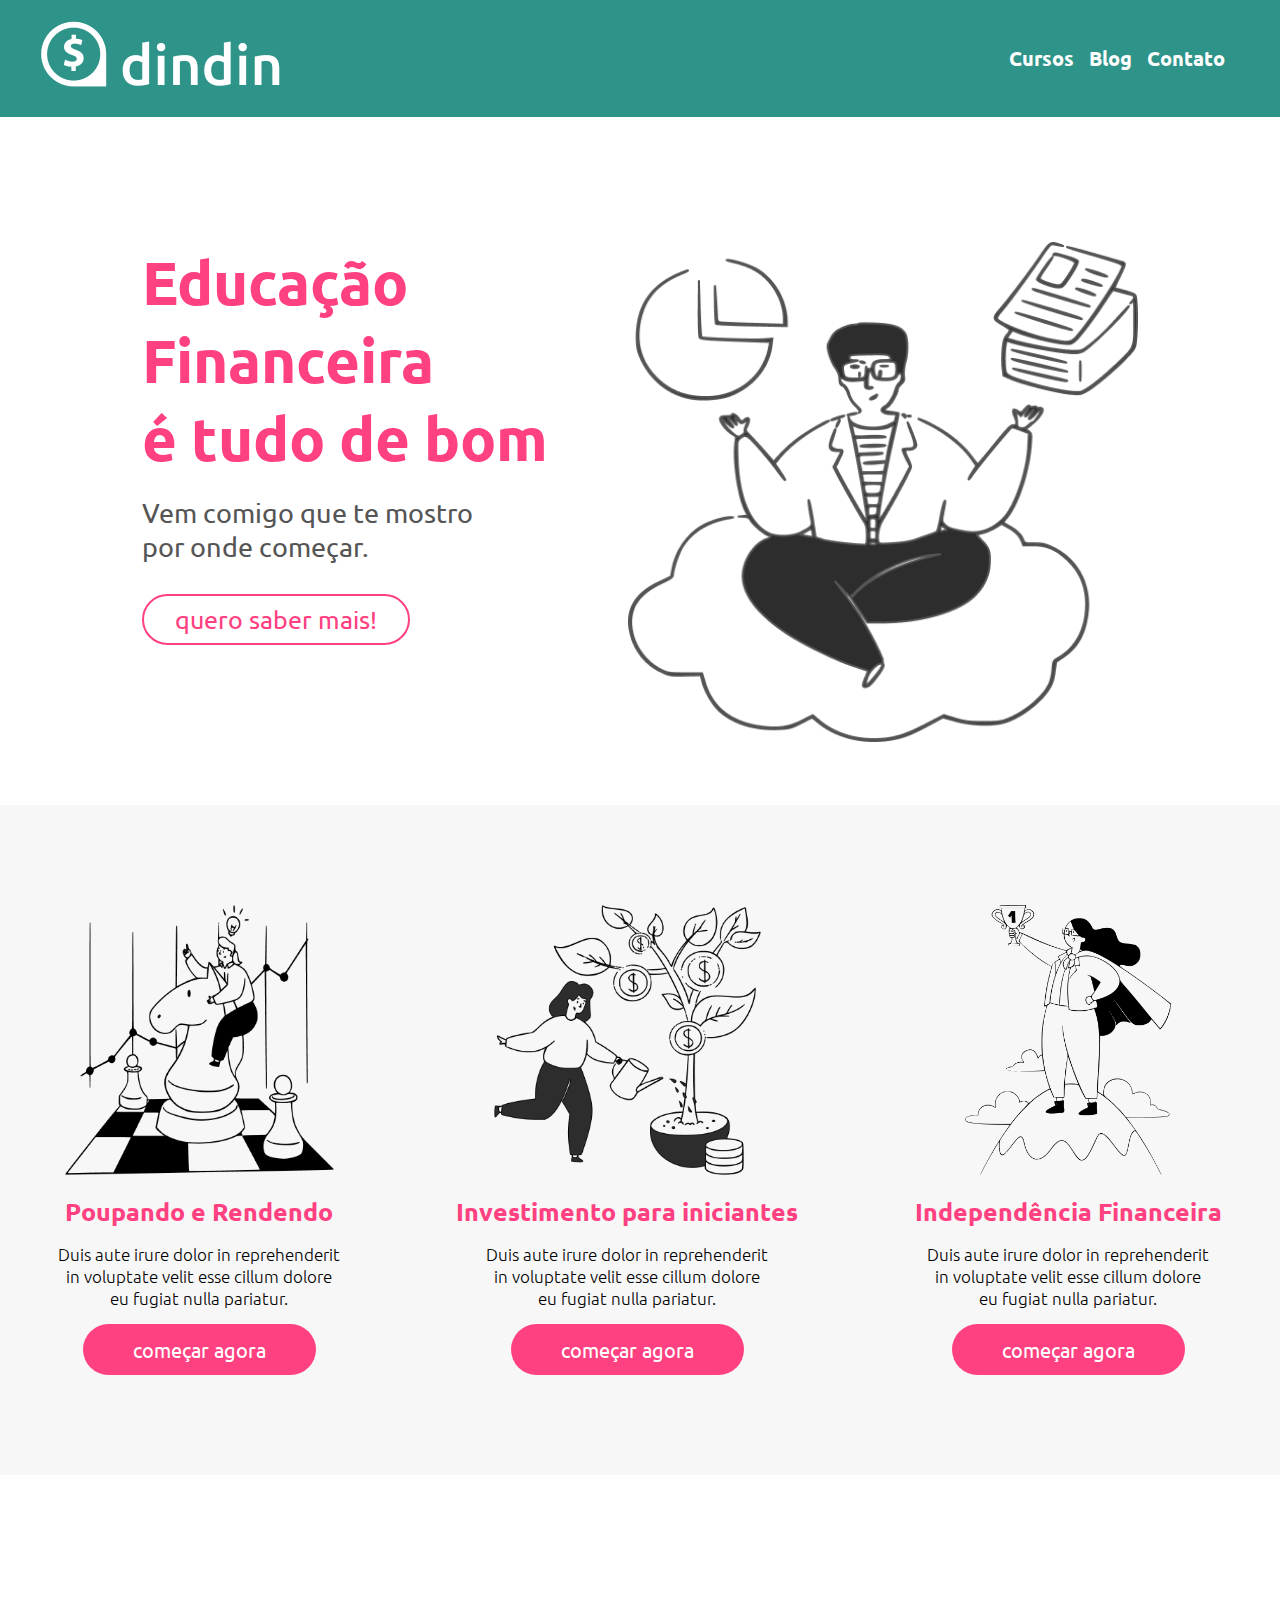
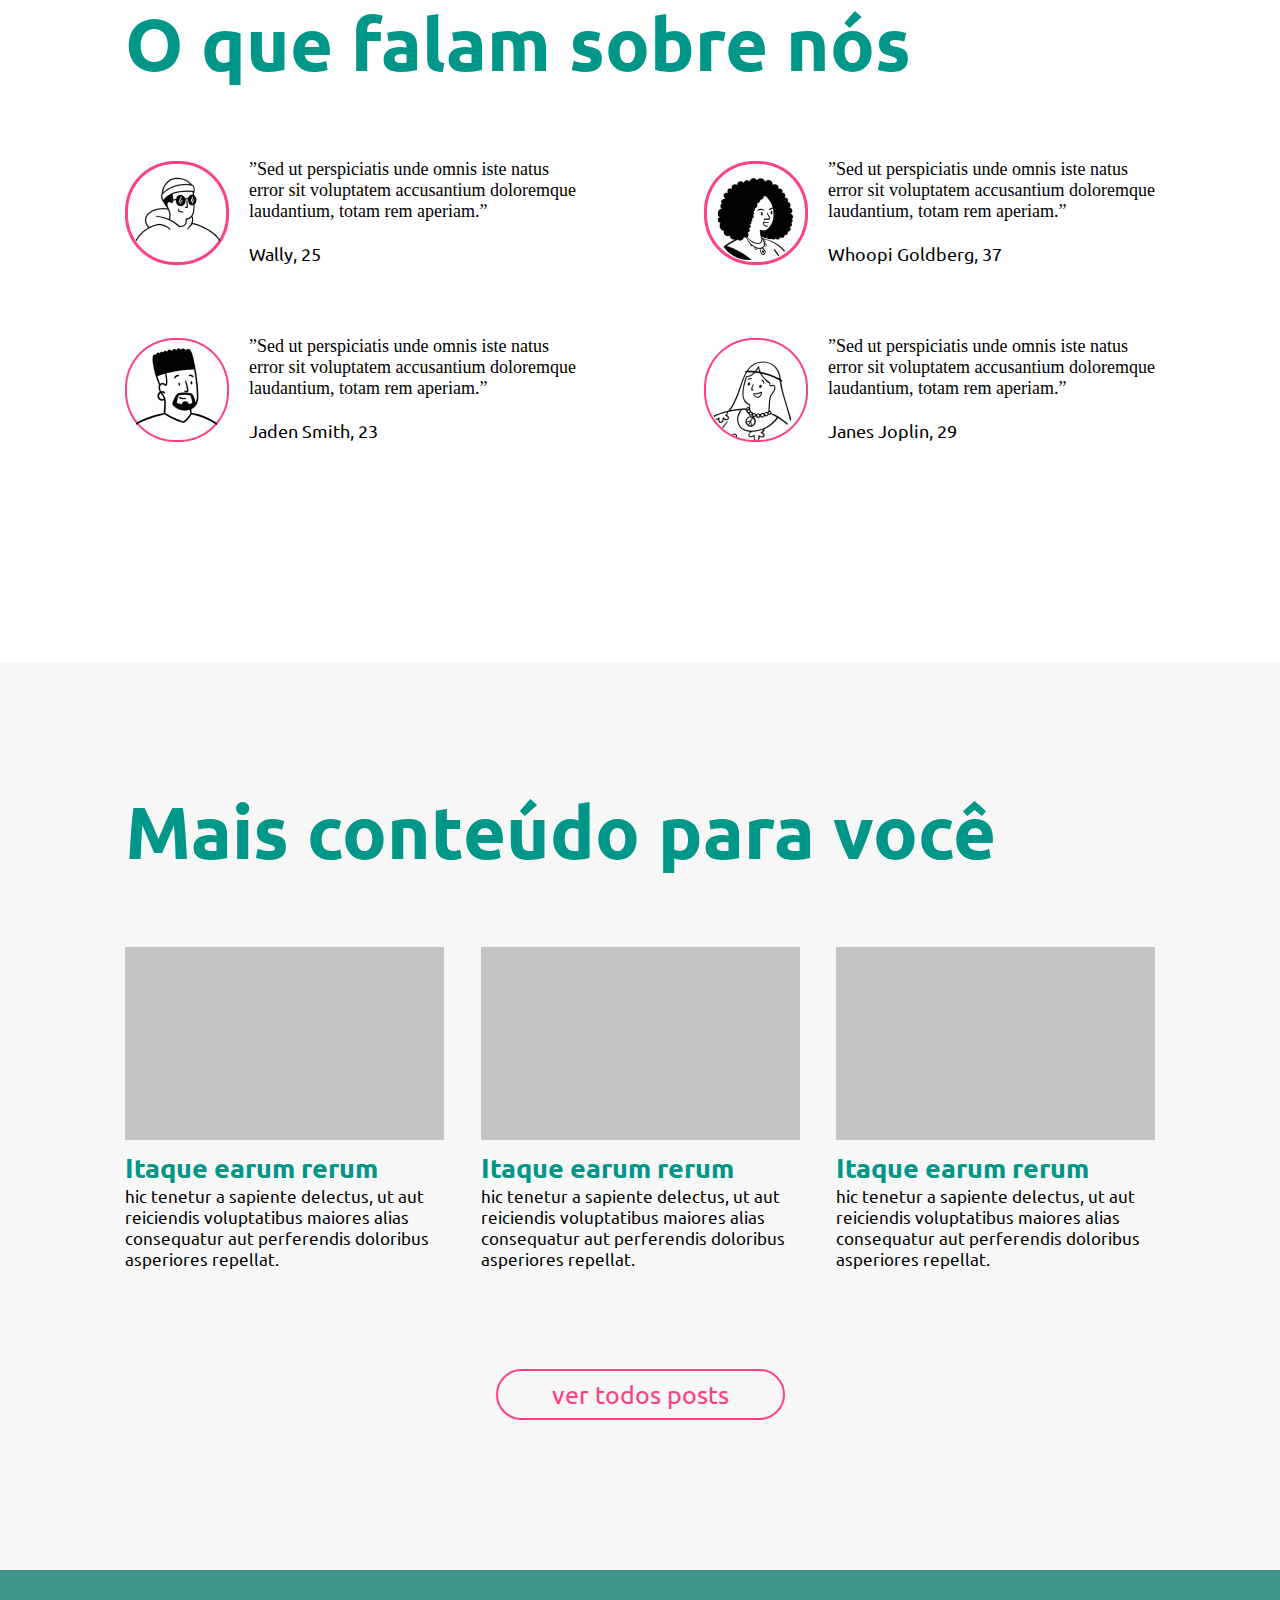
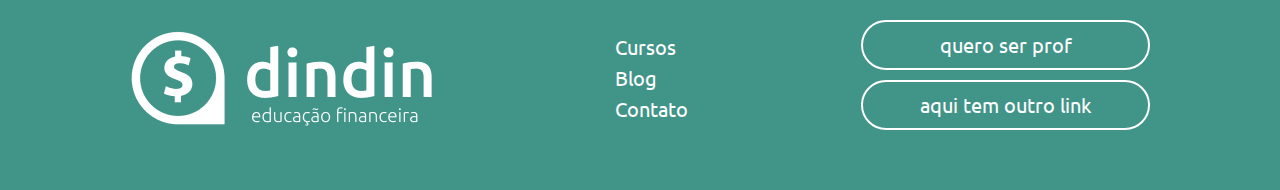
==== index.html @ 11ce9a21 "criação da página inicial" ====
<!DOCTYPE html>
<html lang="pt-br">
    <head>
        <meta charset="UTF-8">
        <meta http-equiv="X-UA-Compatible" content="IE=edge">
        <meta name="viewport" content="width=device-width, initial-scale=1.0">
        <meta name="author" content="Pedro Rackoff">
        <meta name="description" content="Página Inicial Dindin">
        <link rel="stylesheet" href="./assets/css/base.css">
        <link rel="stylesheet" href="./assets/css/index.css">
        <link rel="preconnect" href="https://fonts.googleapis.com">
        <link rel="preconnect" href="https://fonts.gstatic.com" crossorigin>
        <link href="https://fonts.googleapis.com/css2?family=Montserrat:ital,wght@0,100;0,200;0,300;0,400;0,500;0,600;0,700;0,800;0,900;1,100;1,200;1,300;1,400;1,500;1,600;1,700;1,800;1,900&family=Ubuntu:wght@400;500;700&display=swap" rel="stylesheet">
        <link href="https://fonts.googleapis.com/css2?family=Ubuntu:ital,wght@0,300;0,400;0,500;0,700;1,300;1,400;1,500;1,700&display=swap" rel="stylesheet">
        <title>Dindin - Educação Financeira</title>
    </head>
    <body>
        <header class="header flex">
            <a href="index.html">
                <img src="./assets/images/logo-header.png" width="244px">
            </a>
            <ul class="nav flex">
                <li><a href="cursos.html">Cursos</a></li>
                <li><a href="blog.html">Blog</a></li>
                <li><a href="contato.html">Contato</a></li>
            </ul>
        </header>
        <main>
            <section class="banner flex">
                <div>
                    <h1>Educação<br>Financeira<br>é tudo de bom</h1>
                    <p>Vem comigo que te mostro<br> por onde começar.</p>
                    <button>
                        <a href="html/aula_investimentos.html">quero saber mais!</a>
                    </button>
                </div>
                <div>
                    <a href="index.html">
                        <img src="./assets/images/ilustra-banner.png" alt="banner" width="501px" >
                    </a>
                </div>
            </section>

            <section class="money flex">
                <div>
                    <article class="money-card flex">
                        <img src="./assets/images/ilustra-poupando.png" alt="poupando" width="288px">
                        <h2>Poupando e Rendendo</h2>
                        <p>Duis aute irure dolor in reprehenderit<br> in voluptate velit esse cillum dolore<br> eu fugiat nulla pariatur.</p>
                        <button>
                            <a href="html/aula_investimentos.html">começar agora</a>
                        </button>
                    </article>   
                </div>
                <div>
                    <article class="money-card flex">
                        <img src="./assets/images/ilustra-investimento.png" alt="investimento" width="288px">
                        <h2>Investimento para iniciantes</h2>
                        <p>Duis aute irure dolor in reprehenderit<br> in voluptate velit esse cillum dolore<br> eu fugiat nulla pariatur.</p>
                        <button>
                            <a href="html/aula_investimentos.html">começar agora</a>
                        </button>
                    </article>
                </div>
                <div>
                    <article class="money-card flex">
                        <img src="./assets/images/ilustra-independencia.png" alt="independencia-financeira" width="288px">
                        <h2>Independência Financeira</h2>
                        <p>Duis aute irure dolor in reprehenderit<br> in voluptate velit esse cillum dolore<br> eu fugiat nulla pariatur.</p>
                        <button>
                            <a href="html/aula_investimentos.html">começar agora</a>
                        </button>  
                    </article>
                </div>
            </section>

            <section class="about flex">
                <div class="section-title">
                    <h1>O que falam sobre nós</h1>
                </div>
                <div class="testimonies flex">
                    <div>
                        <div class="testimony flex">
                            <img src="./assets/images/icon-wally.png">
                            <p> ”Sed ut perspiciatis unde omnis iste natus<br> error sit voluptatem accusantium doloremque<br> laudantium, totam rem aperiam.” <br><br> <b>Wally, 25</b></p>
                        </div>
                        <div class="testimony flex">
                            <img src="./assets/images/icon-jaden.png">
                            <p> ”Sed ut perspiciatis unde omnis iste natus<br> error sit voluptatem accusantium doloremque<br> laudantium, totam rem aperiam.” <br><br> <b>Jaden Smith, 23</b></p>
                        </div>
                    </div>
                    <div>
                        <div class="testimony flex">
                            <img src="./assets/images/icon-whoopi.png">
                            <p> ”Sed ut perspiciatis unde omnis iste natus<br> error sit voluptatem accusantium doloremque<br> laudantium, totam rem aperiam.” <br><br> <b>Whoopi Goldberg, 37</b></p>
                        </div>
                        <div class="testimony flex">
                            <img src="./assets/images/icon-jane.png">
                            <p> ”Sed ut perspiciatis unde omnis iste natus<br> error sit voluptatem accusantium doloremque<br> laudantium, totam rem aperiam.” <br><br> <b>Janes Joplin, 29</b></p>
                        </div>
                    </div> 
                </div>
            </section>
            <section class="blog flex">
                <div class="section-title">
                    <h1>Mais conteúdo para você</h1>
                </div>
                <div class="articles flex">
                    <div>
                        <div class="blank-rectangle"></div>
                        <h2>Itaque earum rerum</h2>
                        <p>hic tenetur a sapiente delectus, ut aut<br> reiciendis voluptatibus maiores alias<br> consequatur aut perferendis doloribus<br> asperiores repellat.</p>
                    </div>
                    <div>
                        <div class="blank-rectangle"></div>
                        <h2>Itaque earum rerum</h2>
                        <p>hic tenetur a sapiente delectus, ut aut<br> reiciendis voluptatibus maiores alias<br> consequatur aut perferendis doloribus<br> asperiores repellat.</p>
                    </div>
                    <div>
                        <div class="blank-rectangle"></div>
                        <h2>Itaque earum rerum</h2>
                        <p>hic tenetur a sapiente delectus, ut aut<br> reiciendis voluptatibus maiores alias<br> consequatur aut perferendis doloribus<br> asperiores repellat.</p>
                    </div>  
                </div>
                <div class="see-all">
                    <button><a href="blog.html">ver todos posts</a></button>
                </div>
            </section>
        </main>
    </body>
    <footer class="footer flex">
        <div>
            <a href="index.html"><img id="logo-footer" src="./assets/images/logo-footer.png"></a>
        </div>
        <div>
            <ul class="nav-footer">
                <li><a href="html/cursos.html">Cursos</a></li>
                <li><a href="html/blog.html">Blog</a></li>
                <li><a href="html/contato.html">Contato</a></li>
            </ul>
        </div>
        <div>
            <ul class="buttons-footer">
                <li>
                    <button>
                        <a href="html/contato.html">quero ser prof</a>
                    </button>
                </li>
                <li>
                    <button>
                        <a href="html/blog_publi1.html">aqui tem outro link</a>
                    </button>
                </li>
            </ul>
        </div>
    </footer>
</html>
---- assets/css/base.css ----
* {
    margin: 0;
    padding: 0;
    box-sizing: border-box;
    list-style: none;
    font-family: 'Ubuntu', sans-serif;
    overflow-x: hidden;
    scroll-behavior: smooth;
}

.flex {
    display: flex;
}

a{
    text-decoration: none; 
}

a:visited{
    text-decoration: none; 
}

.container{
    width: 90%;
    max-width: 1200px;
    margin: 0 auto;
}

header {
    width: 100vw;
    height: 117px;
    background-color: #2E948A;
    box-shadow: 0px 3px 7px rgba(0, 0, 0, 0.25);
}

header .nav-container {
    display: flex;
    justify-content: space-between;
    align-items: center;
    height: 100%;
    width: 100%;
    max-width: 1255px;
    margin: 0 auto;
}

header .nav-container nav a {
    text-transform: uppercase;
    color: #FDFDFD;
    font-size: 20px;
    font-weight: 700;
    margin: 15px;
    text-decoration: none;
}

header .nav-container nav a:hover {
    transition: all 0.3s ease;
    color: #c4c4c4
}

.conteudo1 {
    display: flex;
    justify-content: space-between;
    align-items: center;
    max-width: 1028px;
    margin: 125px auto 66px auto;
}

.conteudo1 h1 {
    color: #2E948A;
    font-weight: 700;
    font-size: 47px;
    line-height: 54px;
    Width: 512px
}

.conteudo1 p {
    font-weight: 300;
    font-size: 20px;
    line-height: 22.98px;
    Width: 461px
}

.texto {
    display: flex;
    flex-direction: column;
    gap: 40px;
}

main {
    background-color: #e5e5e5;
}

.pai {
    display: flex;
    justify-content: center;
    gap: 122px;
    margin-bottom: 170px;
}

.titulo {
    color: #FF4081;
    font-weight: 500;
    font-size: 30px;
    line-height: 34.47px;
    Width: 455px
}

.descricao {
    color: #000;
    font-weight: 300;
    font-size: 17px;
    line-height: 19.53px;
    Width: 516px
}

.coluna1 {
    display: flex;
    flex-direction: column;
    gap: 19px;
}

.coluna2 {
    display: flex;
    flex-direction: column;
    gap: 19px;
}

.pai img {
    margin-top: 100px;
}

footer {
    width: 100vw;
    background-color: #419488;
}

footer .container{
    margin: 30px auto;
    max-width: 1255px;
    display: flex;
    justify-content: space-between;
    align-items: center;
}

footer .container .footer-links{
    display: flex;
    flex-direction: column;
}

footer .container .footer-links a{
    font-size: 20px;
    padding: 5px;
    font-family: 'Ubuntu';
    color: #fff;
    text-decoration: none;
}



footer .container .footer-btn{
    display: flex;
    flex-direction: column;
}



footer .container .footer-btn button{
background-color: #419488;
color: #fff;
border: 2px solid #fff;
border-radius: 62px;
padding: 14px;
margin: 13px;
width: 289px;
font-size: 20px;
cursor: pointer;
}

@media (max-width:850px){
footer .container img{
width: 200px;
}
footer .container .footer-btn button{
font-size: 14px;
width: 180px;
}
}

@media only screen and (max-width: 768px) {

header .nav-container {
    text-align: center;
}

.conteudo1 h1 {
    font-size: 100%;
    width: 200%;
    margin-left: 30px;
}

.conteudo1 p {
    text-align: left;
    width: 70%;
    margin-left: 30px;
}

.pai {
    margin-left: 20px;
    margin-right: 20px;
    gap: 10px;
}

.conteudo2 p {
    text-align: center;
    width: 100%;
}

.conteudo2-2 p {
    text-align: center;
    width: 100%;
}

footer .footer-links {
    text-align: center;
    width: 100%;
}

footer .footer-btn {
    width: 110vh;
    align-items: center;
}
}

@media (max-width:680px){
header{
    height: 150px;
}
header .nav-container{
    flex-direction: column;
    justify-content: space-evenly;
}
header .nav-container nav a{
    font-size: 14px;
}
}

@media (max-width:580px){
footer .container{
flex-direction: column;
}
footer .container .footer-links{
justify-content: center;
flex-direction: row;
margin: 15px auto;
}
footer .container .footer-btn button{
margin: 4px;
width: 260px;
}
}

@media only screen and (max-width: 480px) {

header .nav-container {
    text-align: center;
}

.conteudo1 h1 {
    margin-right: 300px;
    font-size: 100%;
}

.conteudo1 p {
    text-align: center;
    width: 70%;
    margin-left: 40px;
}
}
---- assets/css/index.css ----
.header {
  justify-content: space-between;
  align-items: center;
  padding: 0 40px;
  width: 100%;
}

.nav li a {
  font-family: 'Ubuntu';
  color: #FDFDFD;
  font-weight: 700;
  font-size: 20px;
  margin-right: 15px;
}

.banner {
  justify-content: center;
  background-color: #fff;
  padding: 125px 0 60px;
}

.banner h1 {
  font-family: 'Ubuntu';
  font-weight: 700;
  font-size: 60px;
  color: #FF4081;
}

.banner p {
  font-family: 'Ubuntu';
  margin: 20px 0 30px;
  font-weight: 400;
  font-size: 27px;
  color: #555555;  
}

.banner button {
  border: 2px solid #FF4081;
  height: 51px;
  width: 268px;
  border-radius: 62px;
  background-color: #fff;
}

.banner button a {
  font-family: 'Ubuntu';
  font-weight: 400;
  font-size: 25px;
  color: #FF4081;
}

.banner img {
  margin-left: 80px;
  height: 500px;
  width: 510px;
}

.money {
  justify-content: space-around;
  padding: 100px 0;
  background-color: #F7F7F7;
}

.money-card {
  align-items: center;
  flex-direction: column;
}

.money-card img {
  height: 270px;
  width: auto;
  margin-bottom: 20px;
}

.money-card h2 {
  font-family: 'Ubuntu';
  font-weight: 700;
  font-size: 25px;
  text-align: center;
  color: #FF4081;
  margin-bottom: 15px;
}

.money-card p {
  font-family: 'Ubuntu';
  font-style: normal;
  font-weight: 300;
  font-size: 17px;
  text-align: center;
  color: #000000;
  margin-bottom: 15px;
}

.money-card button {
  width: 233px;
  height: 51px;
  background: #FF4081;
  border-radius: 62px;
  border: 0;
}

.money-card button a {
  font-family: 'Ubuntu';
  font-weight: 400;
  font-size: 20px;
  text-align: center;
  color: #FFFFFF;
}

.section-title {
  color: #009688;
  font-family: 'Nunito';
  font-weight: 700;
  font-size: 37px;
  margin-bottom: 70px;
}

.about {
  flex-direction: column;
  padding: 120px 125px 150px;
  background-color: #fff;
}

.about .testimonies {
  justify-content: space-between;
}

.about .testimonies .testimony {
  align-items: center;
  margin-bottom: 70px;
}

.about .testimonies .testimony img {
  margin-right: 20px;
}

.about .testimonies .testimony p {
  font-family: 'Nunito';
  font-weight: 300;
  font-size: 18px;
  color: #000000;
}

.blog {
  padding: 120px 125px 150px;
  background-color: #F7F7F7;
  flex-direction: column;
}

.blog .articles {
  justify-content: space-between;
  margin-bottom: 100px;
}

.blog .articles h2 {
  font-family: 'Ubuntu';
  font-weight: 700;
  font-size: 27px;
  color: #009688;
}

.blog .articles p {
  font-family: 'Ubuntu';
  font-weight: 400;
  font-size: 17px;
  color: #000000;
}

.blank-rectangle {
  width: 319px;
  height: 193px;
  background: #C4C4C4;
  margin-bottom: 10px;
}

.blog .see-all {
  align-self: center;
}

.blog .see-all button {
  width: 289px;
  height: 51px;
  border: 2px solid #FF4081;
  border-radius: 62px;
  background-color: #F7F7F7;
}

.blog .see-all button a {
  font-family: 'Ubuntu';
  font-weight: 400;
  font-size: 25px;
  color: #FF4081;
}

.footer {
  padding: 50px 130px;
  align-items: center;
  justify-content: space-between;
}

.footer .nav-footer li {
  margin-bottom: 5px;
}

.footer .nav-footer a {
  font-family: 'Ubuntu';
  font-weight: 400;
  font-size: 20px;
  color: #FFFFFF;
}

.footer .buttons-footer button {
  border: 2px solid #FFFFFF;
  border-radius: 62px;
  background-color: #419488;
  width: 289px;
  height: 50px;
  margin-bottom: 10px;
}

.footer .buttons-footer button a {
  font-family: 'Ubuntu';
  font-weight: 400;
  font-size: 20px;
  text-align: center;
  color: #FFFFFF;
}
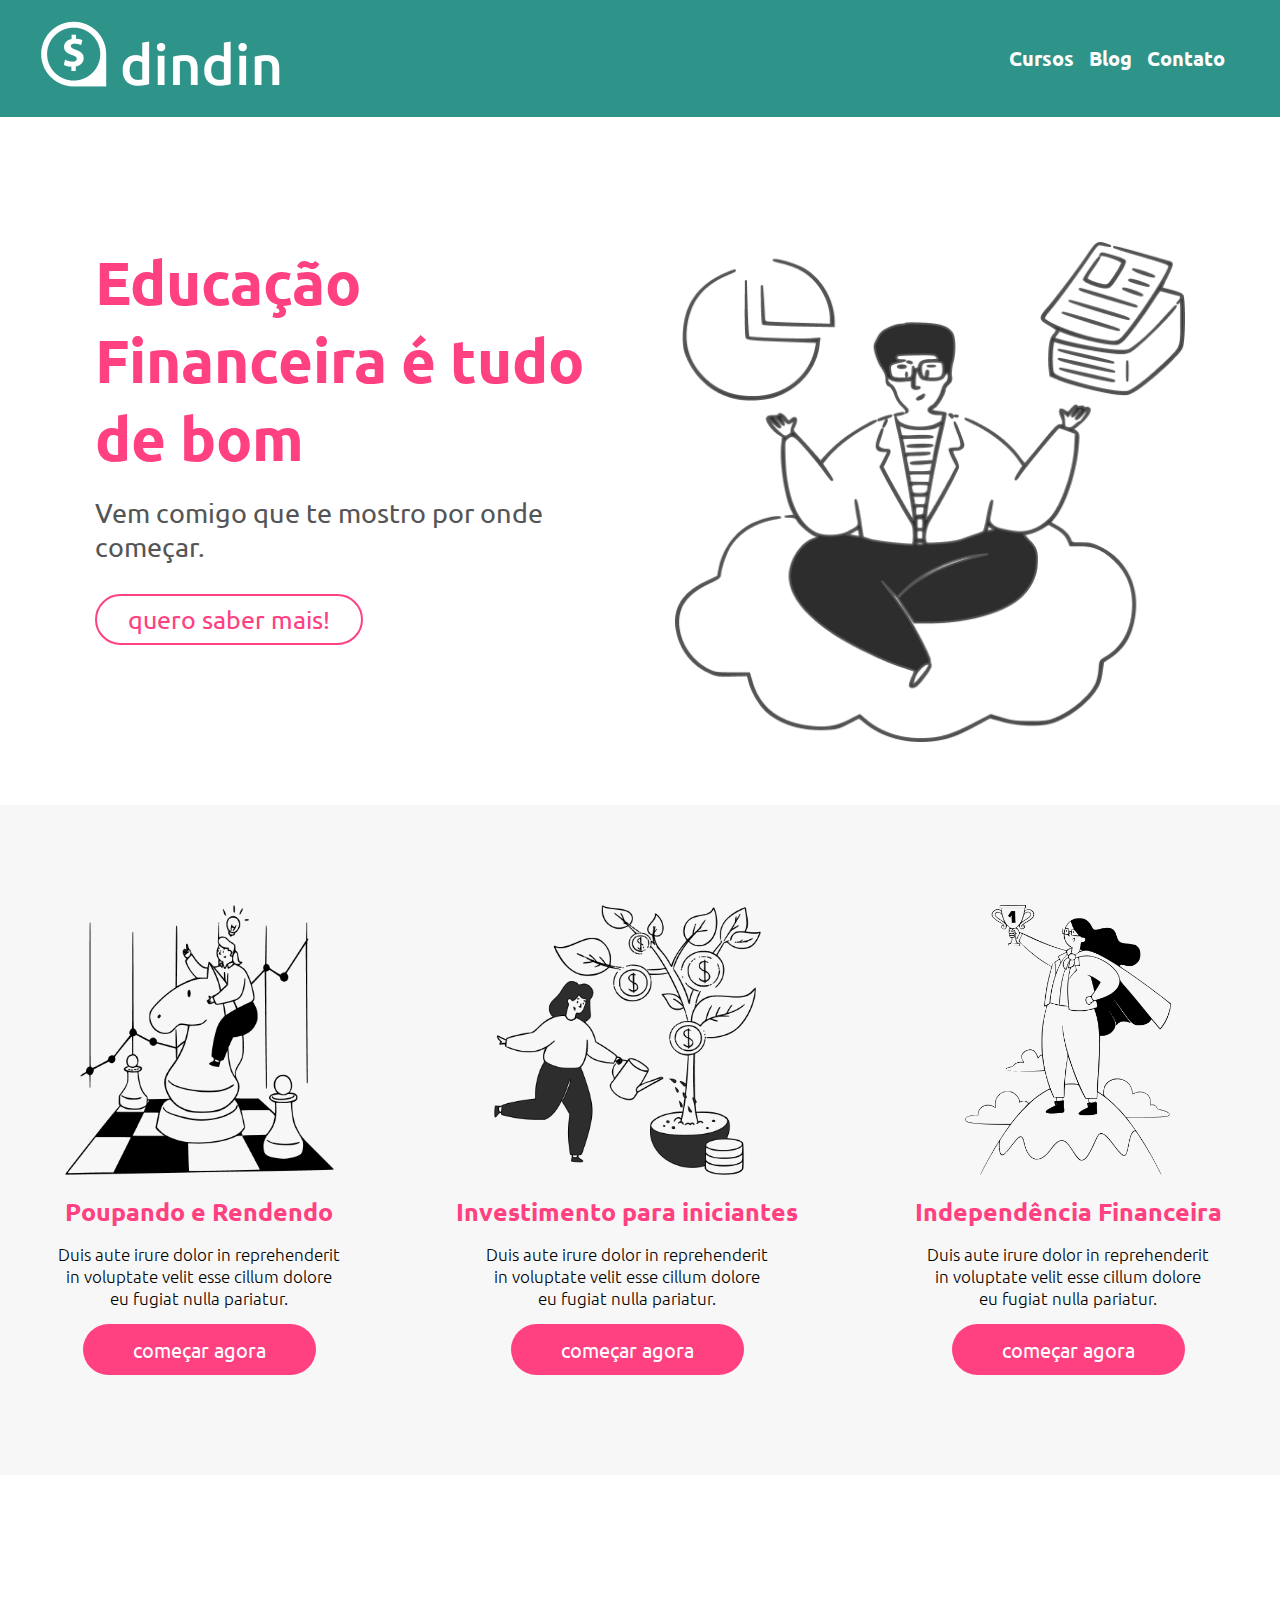
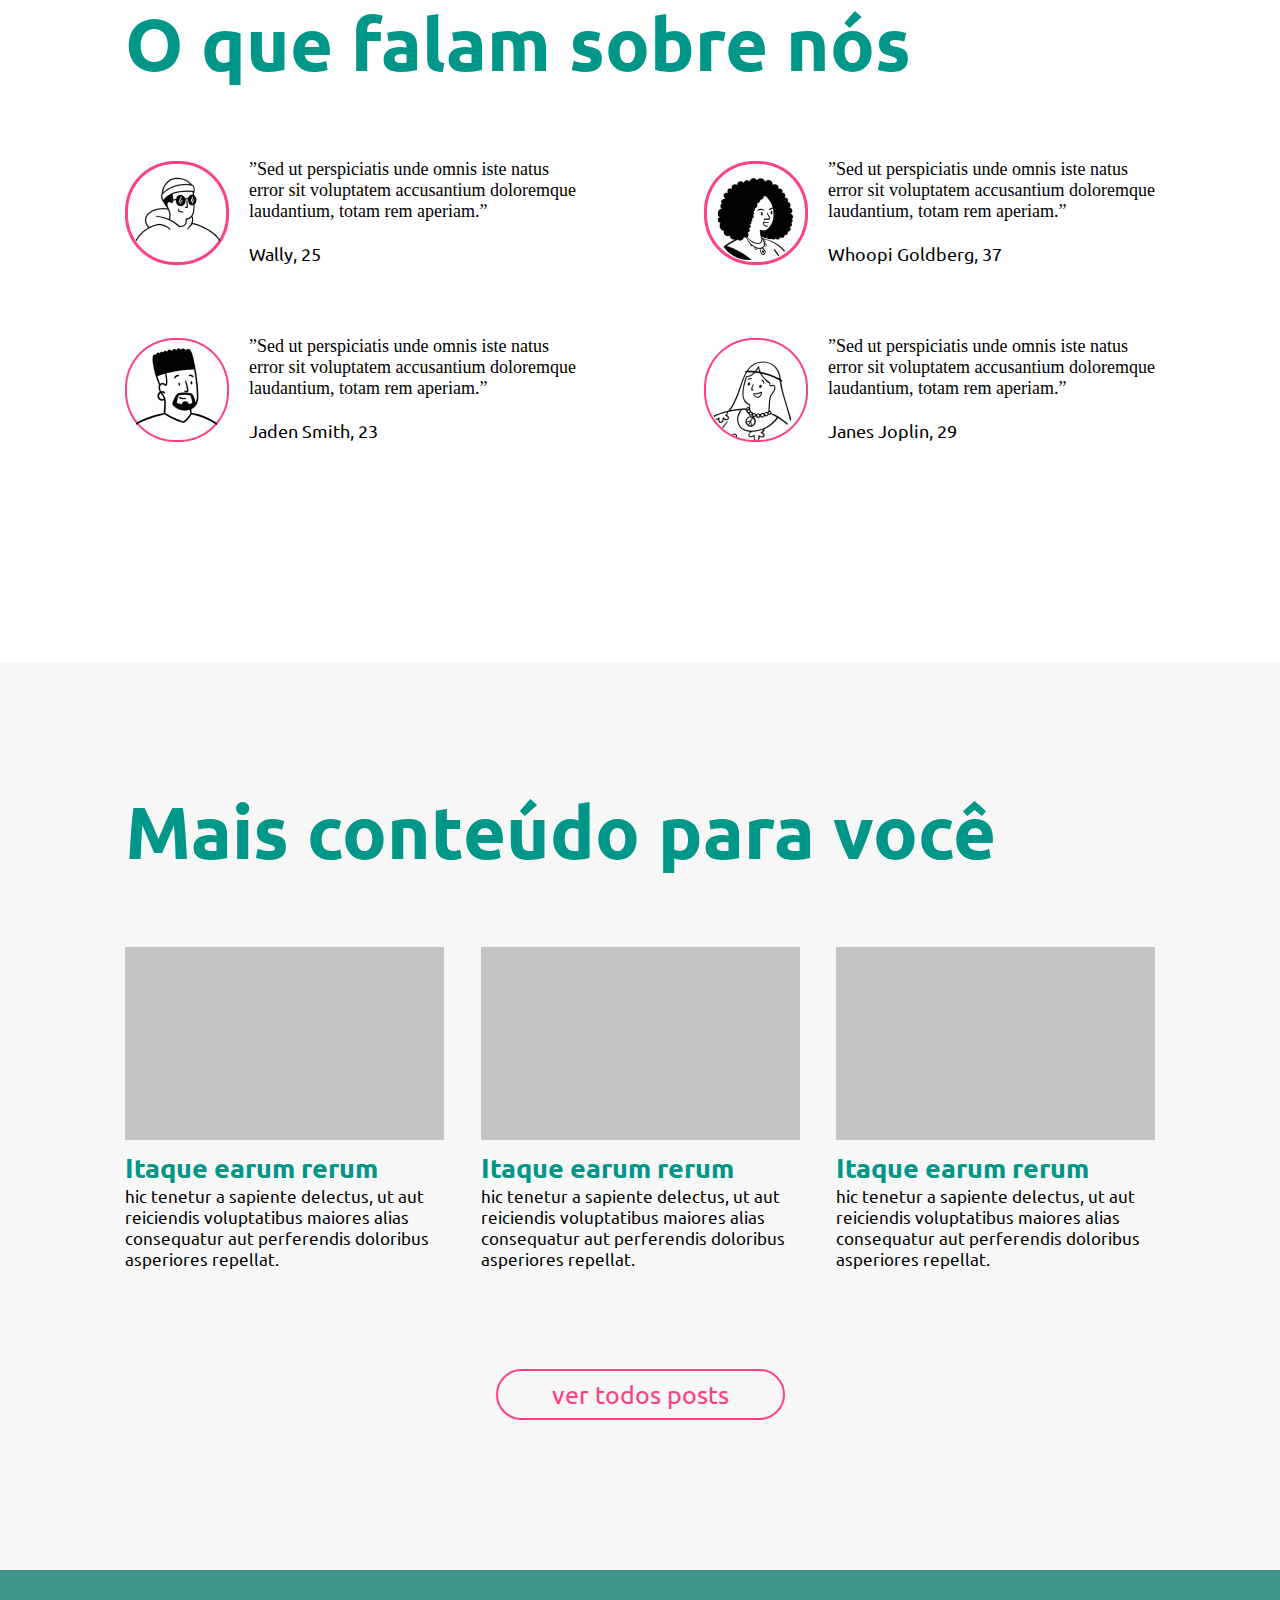
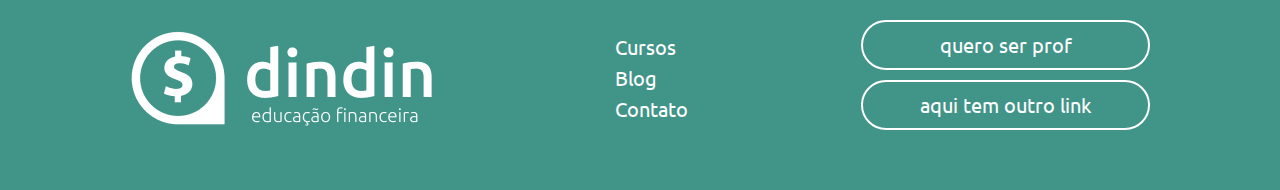
==== commit ced4e524: "adicionar as paginas de cursos e curso" ====
--- a/index.html
+++ b/index.html
@@ -4,7 +4,7 @@
         <meta charset="UTF-8">
         <meta http-equiv="X-UA-Compatible" content="IE=edge">
         <meta name="viewport" content="width=device-width, initial-scale=1.0">
-        <meta name="author" content="Pedro Rackoff">
+        <meta name="author" content="larissa barbosa">
         <meta name="description" content="Página Inicial Dindin">
         <link rel="stylesheet" href="./assets/css/base.css">
         <link rel="stylesheet" href="./assets/css/index.css">
@@ -27,9 +27,9 @@
         </header>
         <main>
             <section class="banner flex">
-                <div>
-                    <h1>Educação<br>Financeira<br>é tudo de bom</h1>
-                    <p>Vem comigo que te mostro<br> por onde começar.</p>
+                <div class="banner-title">
+                    <h1>Educação Financeira é tudo de bom</h1>
+                    <p>Vem comigo que te mostro  por onde começar.</p>
                     <button>
                         <a href="html/aula_investimentos.html">quero saber mais!</a>
                     </button>
--- a/assets/css/base.css
+++ b/assets/css/base.css
@@ -12,18 +12,12 @@
     display: flex;
 }
 
-a{
+a {
     text-decoration: none; 
 }
 
 a:visited{
     text-decoration: none; 
-}
-
-.container{
-    width: 90%;
-    max-width: 1200px;
-    margin: 0 auto;
 }
 
 header {
@@ -33,246 +27,97 @@
     box-shadow: 0px 3px 7px rgba(0, 0, 0, 0.25);
 }
 
-header .nav-container {
-    display: flex;
+.header {
     justify-content: space-between;
     align-items: center;
-    height: 100%;
+    padding: 0 40px;
     width: 100%;
-    max-width: 1255px;
-    margin: 0 auto;
 }
 
-header .nav-container nav a {
-    text-transform: uppercase;
+.nav li a {
+    font-family: 'Ubuntu';
     color: #FDFDFD;
+    font-weight: 700;
     font-size: 20px;
-    font-weight: 700;
-    margin: 15px;
-    text-decoration: none;
-}
-
-header .nav-container nav a:hover {
-    transition: all 0.3s ease;
-    color: #c4c4c4
-}
-
-.conteudo1 {
-    display: flex;
-    justify-content: space-between;
-    align-items: center;
-    max-width: 1028px;
-    margin: 125px auto 66px auto;
-}
-
-.conteudo1 h1 {
-    color: #2E948A;
-    font-weight: 700;
-    font-size: 47px;
-    line-height: 54px;
-    Width: 512px
-}
-
-.conteudo1 p {
-    font-weight: 300;
-    font-size: 20px;
-    line-height: 22.98px;
-    Width: 461px
-}
-
-.texto {
-    display: flex;
-    flex-direction: column;
-    gap: 40px;
+    margin-right: 15px;
 }
 
 main {
     background-color: #e5e5e5;
 }
 
-.pai {
-    display: flex;
-    justify-content: center;
-    gap: 122px;
-    margin-bottom: 170px;
-}
-
-.titulo {
-    color: #FF4081;
-    font-weight: 500;
-    font-size: 30px;
-    line-height: 34.47px;
-    Width: 455px
-}
-
-.descricao {
-    color: #000;
-    font-weight: 300;
-    font-size: 17px;
-    line-height: 19.53px;
-    Width: 516px
-}
-
-.coluna1 {
-    display: flex;
-    flex-direction: column;
-    gap: 19px;
-}
-
-.coluna2 {
-    display: flex;
-    flex-direction: column;
-    gap: 19px;
-}
-
-.pai img {
-    margin-top: 100px;
-}
-
 footer {
     width: 100vw;
     background-color: #419488;
+    padding: 50px 130px;
+    align-items: center;
+    justify-content: space-between;
 }
 
-footer .container{
-    margin: 30px auto;
-    max-width: 1255px;
-    display: flex;
-    justify-content: space-between;
-    align-items: center;
+.footer .nav-footer li {
+    margin-bottom: 5px;
 }
 
-footer .container .footer-links{
-    display: flex;
-    flex-direction: column;
+.footer .nav-footer a {
+    font-family: 'Ubuntu';
+    font-weight: 400;
+    font-size: 20px;
+    color: #FFFFFF;
 }
 
-footer .container .footer-links a{
-    font-size: 20px;
-    padding: 5px;
-    font-family: 'Ubuntu';
-    color: #fff;
-    text-decoration: none;
+.footer .buttons-footer button {
+    border: 2px solid #FFFFFF;
+    border-radius: 62px;
+    background-color: #419488;
+    width: 289px;
+    height: 50px;
+    margin-bottom: 10px;
 }
 
-
-
-footer .container .footer-btn{
-    display: flex;
-    flex-direction: column;
+.footer .buttons-footer button a {
+    font-family: 'Ubuntu';
+    font-weight: 400;
+    font-size: 20px;
+    text-align: center;
+    color: #FFFFFF;
 }
 
+@media (max-width:580px) {
+    .header img {
+        width: 200px;
+    }
 
+    footer {
+        flex-direction: column;
+    }
 
-footer .container .footer-btn button{
-background-color: #419488;
-color: #fff;
-border: 2px solid #fff;
-border-radius: 62px;
-padding: 14px;
-margin: 13px;
-width: 289px;
-font-size: 20px;
-cursor: pointer;
+    footer .nav-footer {
+        display: flex;
+        justify-content: space-around;
+        width: 260px;
+        margin: 20px 0;
+    }
+
+    footer .nav-footer .buttons-footer button{
+        width: 260px;
+    }
 }
 
-@media (max-width:850px){
-footer .container img{
-width: 200px;
-}
-footer .container .footer-btn button{
-font-size: 14px;
-width: 180px;
-}
-}
+@media (max-width:850px) {
+    footer img{
+        width: 200px;
+    }
 
-@media only screen and (max-width: 768px) {
+    header {
+        height: 150px;
+    }
 
-header .nav-container {
-    text-align: center;
-}
+    header .nav {
+        flex-direction: column;
+        justify-content: space-evenly;
+    }
 
-.conteudo1 h1 {
-    font-size: 100%;
-    width: 200%;
-    margin-left: 30px;
-}
-
-.conteudo1 p {
-    text-align: left;
-    width: 70%;
-    margin-left: 30px;
-}
-
-.pai {
-    margin-left: 20px;
-    margin-right: 20px;
-    gap: 10px;
-}
-
-.conteudo2 p {
-    text-align: center;
-    width: 100%;
-}
-
-.conteudo2-2 p {
-    text-align: center;
-    width: 100%;
-}
-
-footer .footer-links {
-    text-align: center;
-    width: 100%;
-}
-
-footer .footer-btn {
-    width: 110vh;
-    align-items: center;
-}
-}
-
-@media (max-width:680px){
-header{
-    height: 150px;
-}
-header .nav-container{
-    flex-direction: column;
-    justify-content: space-evenly;
-}
-header .nav-container nav a{
-    font-size: 14px;
-}
-}
-
-@media (max-width:580px){
-footer .container{
-flex-direction: column;
-}
-footer .container .footer-links{
-justify-content: center;
-flex-direction: row;
-margin: 15px auto;
-}
-footer .container .footer-btn button{
-margin: 4px;
-width: 260px;
-}
-}
-
-@media only screen and (max-width: 480px) {
-
-header .nav-container {
-    text-align: center;
-}
-
-.conteudo1 h1 {
-    margin-right: 300px;
-    font-size: 100%;
-}
-
-.conteudo1 p {
-    text-align: center;
-    width: 70%;
-    margin-left: 40px;
-}
+    header .nav nav a{
+        font-size: 14px;
+    }
 }--- a/assets/css/index.css
+++ b/assets/css/index.css
@@ -17,6 +17,10 @@
   justify-content: center;
   background-color: #fff;
   padding: 125px 0 60px;
+}
+
+.banner .banner-title {
+  width: 500px;
 }
 
 .banner h1 {
@@ -123,6 +127,7 @@
 
 .about .testimonies {
   justify-content: space-between;
+  flex-wrap: wrap;
 }
 
 .about .testimonies .testimony {
@@ -192,36 +197,127 @@
   color: #FF4081;
 }
 
-.footer {
-  padding: 50px 130px;
-  align-items: center;
-  justify-content: space-between;
-}
-
-.footer .nav-footer li {
-  margin-bottom: 5px;
-}
-
-.footer .nav-footer a {
-  font-family: 'Ubuntu';
-  font-weight: 400;
-  font-size: 20px;
-  color: #FFFFFF;
-}
-
-.footer .buttons-footer button {
-  border: 2px solid #FFFFFF;
-  border-radius: 62px;
-  background-color: #419488;
-  width: 289px;
-  height: 50px;
-  margin-bottom: 10px;
-}
-
-.footer .buttons-footer button a {
-  font-family: 'Ubuntu';
-  font-weight: 400;
-  font-size: 20px;
-  text-align: center;
-  color: #FFFFFF;
+@media (max-width:1210px) {
+  .blog .articles h2 {
+    font-size: 20px;
+  }
+
+  .blog .articles p {
+    font-size: 12px;
+  }
+
+  .blank-rectangle {
+    width: 239px;
+    height: 113px;
+  }
+}
+
+@media (max-width:1000px) {
+  .banner {
+    flex-direction: column;
+    justify-content: center;
+    align-items: center;
+    padding: 50px 30px 60px;
+  }
+
+  .banner .banner-title {
+    display: flex;
+    flex-direction: column;
+    width: 600px;
+    justify-content: center;
+    align-items: center;
+    margin-bottom: 50px;
+  }
+
+  .banner h1 {
+    font-size: 45px;
+    text-align: center;
+  }
+  
+  .banner img {
+    margin-left: 0;
+    height: 400px;
+    width: 410px;
+  }
+}
+
+@media (max-width:965px) {
+  .blank-rectangle {
+    width: 200px;
+    height: 100px;
+  }
+}
+  
+@media (max-width:850px) {
+  .banner .banner-title {
+    width: auto;
+  }
+
+  .banner h1 {
+    font-size: 35px;
+  }
+  
+  .banner p {
+    text-align: center;
+  }
+
+  .banner img {
+    height: 300px;
+    width: 310px;
+  }
+
+  .section-title {
+    text-align: center;
+  }
+
+  .money {
+    flex-direction: column;
+    padding: 100px 0;
+  }
+
+  .money-card {
+    margin-bottom: 40px;
+  }
+
+  .articles {
+    flex-direction: column;
+    align-items: center;
+    justify-content: center;
+  }
+
+  .articles div {
+    display: flex;
+    flex-direction: column;
+    align-items: center;
+    justify-content: center;
+    text-align: center;
+    margin-bottom: 20px;
+  }
+}
+
+@media (max-width:550px) {  
+  .about {
+    padding: 80px 70px 90px;
+  }
+
+  .blog {
+    padding: 80px 70px 90px;
+  }
+
+  .section-title {
+    font-size: 30px;
+  }
+
+  .about .testimonies .testimony {
+    flex-direction: column;
+  }
+  
+  .about .testimonies .testimony img {
+    margin-right: 0;
+    margin-bottom: 20px;
+  }
+
+  .about .testimonies .testimony p {
+    text-align: center;
+  }
 }